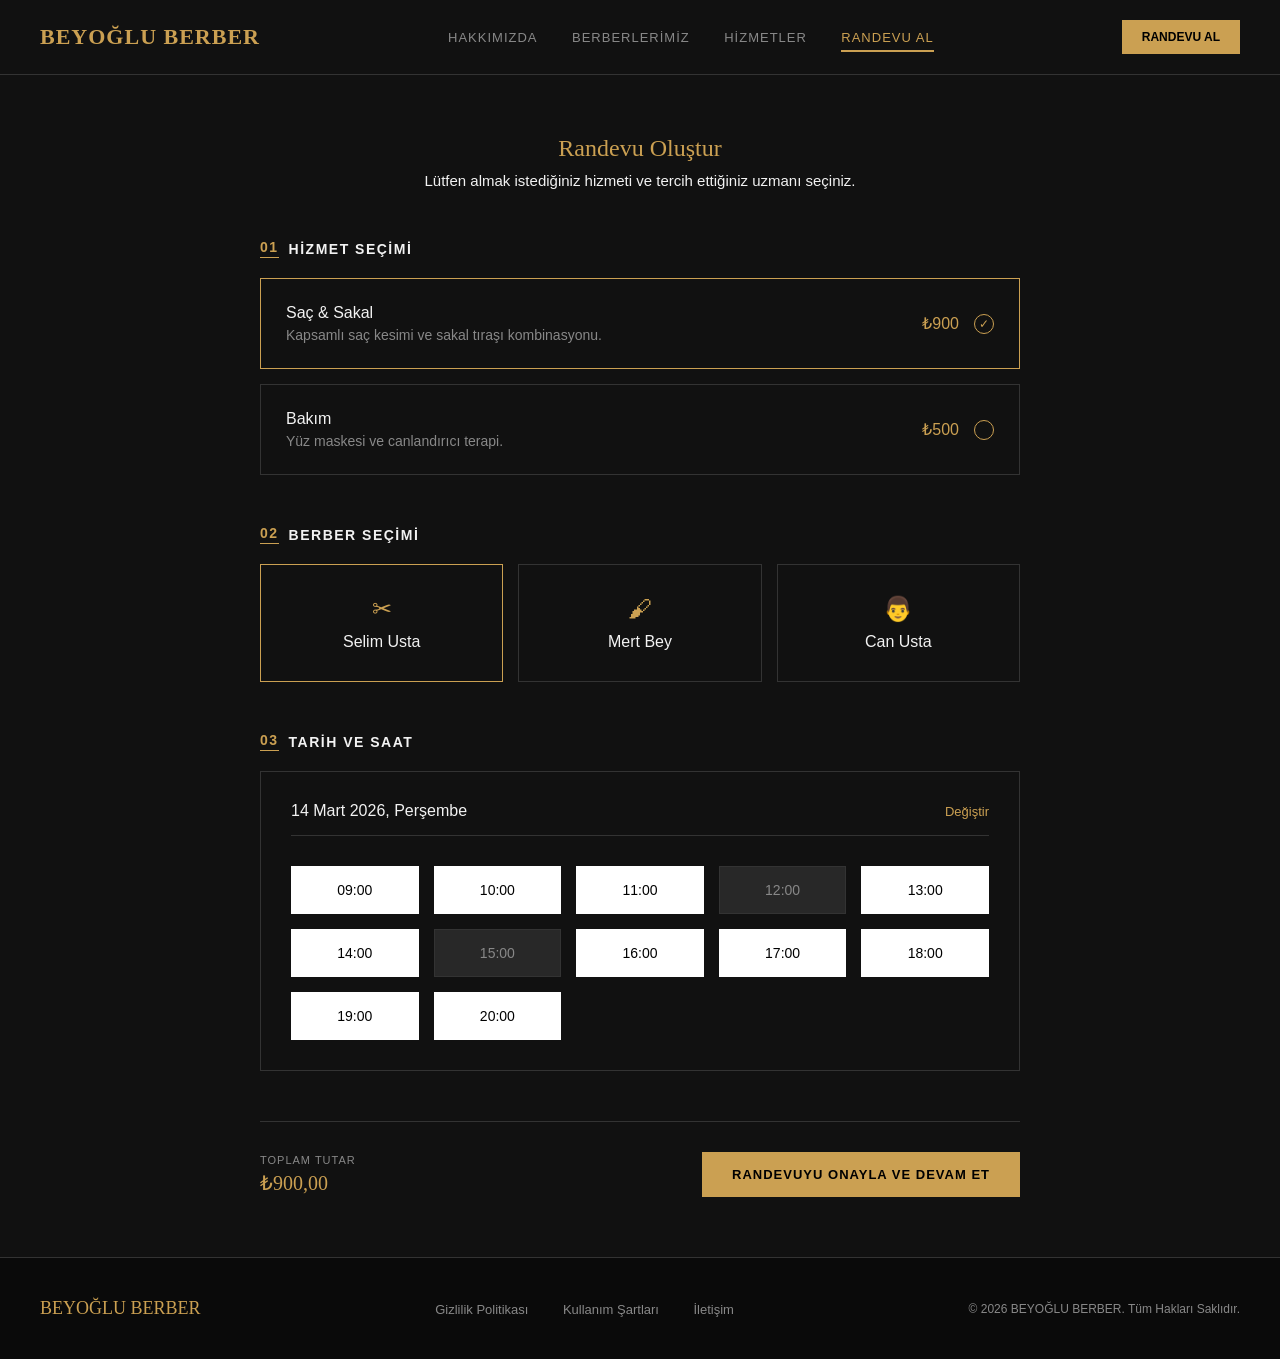
==== src/main/resources/static/index.html @ 66bf5b15 "Randevu alma ekranı HTML, CSS ve JS kodları eklendi" ====
<!DOCTYPE html>
<html lang="tr">
<head>
    <meta charset="UTF-8">
    <meta name="viewport" content="width=device-width, initial-scale=1.0">
    <title>Beyoğlu Berber - Randevu Al</title>
    <link rel="stylesheet" href="css/style.css">
</head>
<body>

    <!-- ÜST MENÜ -->
    <header>
        <div class="logo">BEYOĞLU BERBER</div>
        <nav>
            <a href="#">HAKKIMIZDA</a>
            <a href="#">BERBERLERİMİZ</a>
            <a href="#">HİZMETLER</a>
            <a href="#" class="active-nav">RANDEVU AL</a>
        </nav>
        <button class="header-btn">RANDEVU AL</button>
    </header>

    <main class="container">
        
        <!-- BAŞLIK -->
        <div class="page-header">
            <h2>Randevu Oluştur</h2>
            <p>Lütfen almak istediğiniz hizmeti ve tercih ettiğiniz uzmanı seçiniz.</p>
        </div>

        <!-- 01. HİZMET SEÇİMİ -->
        <section class="step-section">
            <h3 class="step-title"><span class="step-num">01</span> HİZMET SEÇİMİ</h3>
            
            <div class="service-list" id="service-container">
                <div class="service-card selected" data-price="900" onclick="selectService(this)">
                    <div class="service-info">
                        <h4>Saç & Sakal</h4>
                        <p>Kapsamlı saç kesimi ve sakal tıraşı kombinasyonu.</p>
                    </div>
                    <div class="service-price">
                        <span>₺900</span>
                        <div class="check-circle">✓</div>
                    </div>
                </div>

                <div class="service-card" data-price="500" onclick="selectService(this)">
                    <div class="service-info">
                        <h4>Bakım</h4>
                        <p>Yüz maskesi ve canlandırıcı terapi.</p>
                    </div>
                    <div class="service-price">
                        <span>₺500</span>
                        <div class="check-circle"></div>
                    </div>
                </div>
            </div>
        </section>

        <!-- 02. BERBER SEÇİMİ -->
        <section class="step-section">
            <h3 class="step-title"><span class="step-num">02</span> BERBER SEÇİMİ</h3>
            
            <div class="barber-grid" id="barber-container">
                <div class="barber-card selected" onclick="selectBarber(this)">
                    <div class="icon">✂</div>
                    <h4>Selim Usta</h4>
                </div>
                <div class="barber-card" onclick="selectBarber(this)">
                    <div class="icon">🖌</div>
                    <h4>Mert Bey</h4>
                </div>
                <div class="barber-card" onclick="selectBarber(this)">
                    <div class="icon">👨</div>
                    <h4>Can Usta</h4>
                </div>
            </div>
        </section>

        <!-- 03. TARİH VE SAAT SEÇİMİ -->
        <section class="step-section">
            <h3 class="step-title"><span class="step-num">03</span> TARİH VE SAAT</h3>
            
            <div class="time-container">
                <div class="date-header">
                    <span class="current-date">14 Mart 2026, Perşembe</span>
                    <a href="#" class="change-date">Değiştir</a>
                </div>

                <!-- Kural FR-UC-04: 09:00 - 20:00 arası saatler -->
                <div class="time-grid" id="time-container">
                    <div class="time-box available" onclick="selectTime(this)">09:00</div>
                    <div class="time-box available" onclick="selectTime(this)">10:00</div>
                    <div class="time-box available" onclick="selectTime(this)">11:00</div>
                    <div class="time-box booked">12:00</div>
                    <div class="time-box available" onclick="selectTime(this)">13:00</div>
                    
                    <div class="time-box available" onclick="selectTime(this)">14:00</div>
                    <div class="time-box booked">15:00</div>
                    <div class="time-box available" onclick="selectTime(this)">16:00</div>
                    <div class="time-box available" onclick="selectTime(this)">17:00</div>
                    <div class="time-box available" onclick="selectTime(this)">18:00</div>

                    <div class="time-box available" onclick="selectTime(this)">19:00</div>
                    <div class="time-box available" onclick="selectTime(this)">20:00</div>
                </div>
            </div>
        </section>

        <!-- ALT ONAY BÖLÜMÜ -->
        <div class="checkout-section">
            <div class="total-price-box">
                <span class="total-label">TOPLAM TUTAR</span>
                <span class="total-amount" id="total-price">₺900,00</span>
            </div>
            <button class="submit-btn" onclick="randevuyuOnayla()">RANDEVUYU ONAYLA VE DEVAM ET</button>
        </div>

    </main>

    <!-- FOOTER -->
    <footer>
        <div class="footer-logo">BEYOĞLU BERBER</div>
        <div class="footer-links">
            <a href="#">Gizlilik Politikası</a>
            <a href="#">Kullanım Şartları</a>
            <a href="#">İletişim</a>
        </div>
        <div class="copyright">© 2026 BEYOĞLU BERBER. Tüm Hakları Saklıdır.</div>
    </footer>

    <script src="js/app.js"></script>
</body>
</html>
---- src/main/resources/static/css/style.css ----
/* Temel Renkler ve Fontlar */
:root {
    --bg-dark: #111111;
    --bg-card: #1a1a1a;
    --gold: #cba052;
    --text-main: #f2f2f2;
    --text-muted: #888888;
    --border-color: #333333;
    
    /* Ödev FR-UC-04 Kuralları İçin */
    --box-white: #ffffff;
    --box-grey: rgba(128, 128, 128, 0.2);
}

* {
    margin: 0;
    padding: 0;
    box-sizing: border-box;
    font-family: 'Segoe UI', Tahoma, Geneva, Verdana, sans-serif;
}

body {
    background-color: var(--bg-dark);
    color: var(--text-main);
}

/* Header */
header {
    display: flex;
    justify-content: space-between;
    align-items: center;
    padding: 20px 40px;
    border-bottom: 1px solid var(--border-color);
}
.logo {
    font-family: Georgia, 'Times New Roman', Times, serif;
    color: var(--gold);
    font-size: 22px;
    font-weight: bold;
    letter-spacing: 1px;
}
nav a {
    color: var(--text-muted);
    text-decoration: none;
    margin: 0 15px;
    font-size: 13px;
    letter-spacing: 1px;
    text-transform: uppercase;
    transition: color 0.3s;
}
nav a:hover, .active-nav {
    color: var(--gold);
}
.active-nav {
    border-bottom: 2px solid var(--gold);
    padding-bottom: 5px;
}
.header-btn {
    background-color: var(--gold);
    color: #000;
    border: none;
    padding: 10px 20px;
    font-size: 12px;
    font-weight: bold;
    cursor: pointer;
}

/* Ana İçerik */
.container {
    max-width: 800px;
    margin: 60px auto;
    padding: 0 20px;
}
.page-header {
    text-align: center;
    margin-bottom: 50px;
}
.page-header h2 {
    color: var(--gold);
    font-family: Georgia, serif;
    font-weight: normal;
    font-size: 24px;
    margin-bottom: 10px;
}
.page-header p {
    color: var(--text-main);
    font-size: 15px;
}

/* Bölümler */
.step-section {
    margin-bottom: 50px;
}
.step-title {
    font-size: 14px;
    letter-spacing: 1.5px;
    margin-bottom: 20px;
    display: flex;
    align-items: center;
    gap: 10px;
}
.step-num {
    color: var(--gold);
    border-bottom: 1px solid var(--gold);
    padding-bottom: 2px;
}

/* 01. Hizmet Kartları */
.service-list {
    display: flex;
    flex-direction: column;
    gap: 15px;
}
.service-card {
    border: 1px solid var(--border-color);
    padding: 25px;
    display: flex;
    justify-content: space-between;
    align-items: center;
    cursor: pointer;
    transition: 0.3s;
}
.service-card.selected {
    border-color: var(--gold);
}
.service-info h4 { font-size: 16px; font-weight: normal; margin-bottom: 5px; }
.service-info p { color: var(--text-muted); font-size: 14px; }
.service-price { display: flex; align-items: center; gap: 15px; color: var(--gold); font-size: 16px; }
.check-circle {
    width: 20px; height: 20px;
    border: 1px solid var(--gold);
    border-radius: 50%;
    display: flex; align-items: center; justify-content: center;
    font-size: 12px;
    color: transparent;
}
.service-card.selected .check-circle { color: var(--gold); }

/* 02. Berber Kartları */
.barber-grid {
    display: grid;
    grid-template-columns: repeat(3, 1fr);
    gap: 15px;
}
.barber-card {
    border: 1px solid var(--border-color);
    padding: 30px;
    text-align: center;
    cursor: pointer;
    transition: 0.3s;
}
.barber-card.selected {
    border-color: var(--gold);
}
.barber-card .icon {
    color: var(--gold);
    font-size: 24px;
    margin-bottom: 10px;
}
.barber-card h4 { font-weight: normal; font-size: 16px; }

/* 03. Tarih ve Saat */
.time-container {
    border: 1px solid var(--border-color);
    padding: 30px;
}
.date-header {
    display: flex;
    justify-content: space-between;
    align-items: center;
    margin-bottom: 30px;
    border-bottom: 1px solid var(--border-color);
    padding-bottom: 15px;
}
.current-date { font-size: 16px; }
.change-date { color: var(--gold); text-decoration: none; font-size: 13px; }

.time-grid {
    display: grid;
    grid-template-columns: repeat(5, 1fr);
    gap: 15px;
}

/* Kural FR-UC-04: Müsait Beyaz, Dolu Gri */
.time-box {
    padding: 15px 0;
    text-align: center;
    cursor: pointer;
    border: 1px solid transparent;
    transition: 0.3s;
    font-size: 14px;
}
.time-box.available {
    background-color: var(--box-white);
    color: #000;
}
.time-box.available:hover {
    border-color: var(--gold);
}
.time-box.selected {
    background-color: var(--gold);
    color: #000;
    font-weight: bold;
}
.time-box.booked {
    background-color: var(--box-grey);
    color: var(--text-muted);
    cursor: not-allowed;
    border: 1px solid var(--border-color);
}

/* Alt Ödeme Alanı */
.checkout-section {
    display: flex;
    justify-content: space-between;
    align-items: center;
    border-top: 1px solid var(--border-color);
    padding-top: 30px;
    margin-top: 20px;
}
.total-label { display: block; font-size: 11px; letter-spacing: 1px; color: var(--text-muted); margin-bottom: 5px; }
.total-amount { font-size: 20px; color: var(--gold); font-family: Georgia, serif;}
.submit-btn {
    background-color: var(--gold);
    color: #000;
    border: none;
    padding: 15px 30px;
    font-size: 13px;
    letter-spacing: 1px;
    font-weight: bold;
    cursor: pointer;
    transition: 0.3s;
}
.submit-btn:hover { background-color: #e0b45c; }

/* Footer */
footer {
    border-top: 1px solid var(--border-color);
    padding: 40px;
    display: flex;
    justify-content: space-between;
    align-items: center;
    background-color: #0a0a0a;
}
.footer-logo { font-family: Georgia, serif; color: var(--gold); font-size: 18px; }
.footer-links a { color: var(--text-muted); text-decoration: none; margin: 0 15px; font-size: 13px; }
.copyright { color: var(--text-muted); font-size: 12px; }
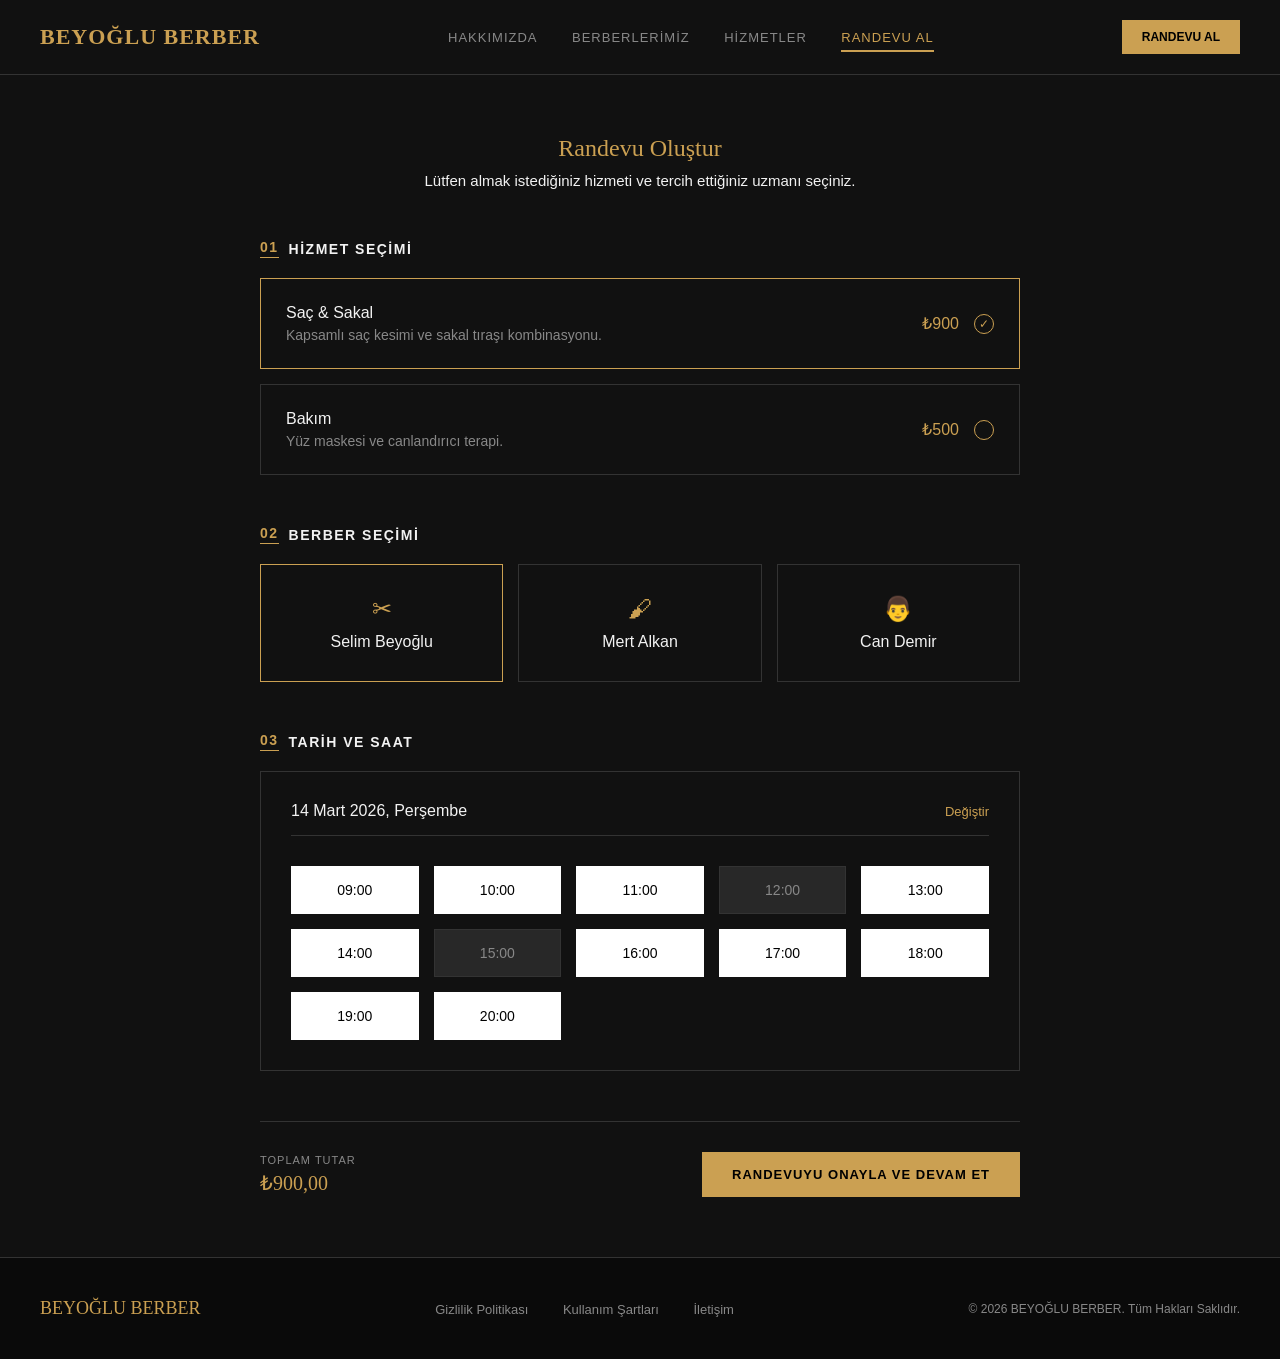
==== commit 430c9243: "Berberlerimiz sayfasi eklendi" ====
--- a/src/main/resources/static/index.html
+++ b/src/main/resources/static/index.html
@@ -7,28 +7,25 @@
     <link rel="stylesheet" href="css/style.css">
 </head>
 <body>
-
-    <!-- ÜST MENÜ -->
     <header>
         <div class="logo">BEYOĞLU BERBER</div>
         <nav>
-            <a href="#">HAKKIMIZDA</a>
-            <a href="#">BERBERLERİMİZ</a>
-            <a href="#">HİZMETLER</a>
-            <a href="#" class="active-nav">RANDEVU AL</a>
+           <a href="#hakkimizda">HAKKIMIZDA</a>
+            <a href="berberlerimiz.html">BERBERLERİMİZ</a>
+            <a href="#hizmetler">HİZMETLER</a>
+            <a href="index.html" class="active-nav">RANDEVU AL</a>
         </nav>
-        <button class="header-btn">RANDEVU AL</button>
+        <button class="header-btn" onclick="window.location.href='index.html'">RANDEVU AL</button>
     </header>
+   
 
-    <main class="container">
+    <main class="container" id="randevu">
         
-        <!-- BAŞLIK -->
-        <div class="page-header">
-            <h2>Randevu Oluştur</h2>
-            <p>Lütfen almak istediğiniz hizmeti ve tercih ettiğiniz uzmanı seçiniz.</p>
-        </div>
-
-        <!-- 01. HİZMET SEÇİMİ -->
+    <div class="page-header">
+        <h2>Randevu Oluştur</h2>
+        <p>Lütfen almak istediğiniz hizmeti ve tercih ettiğiniz uzmanı seçiniz.</p>
+    </div>
+        
         <section class="step-section">
             <h3 class="step-title"><span class="step-num">01</span> HİZMET SEÇİMİ</h3>
             
@@ -57,27 +54,27 @@
             </div>
         </section>
 
-        <!-- 02. BERBER SEÇİMİ -->
+        
         <section class="step-section">
             <h3 class="step-title"><span class="step-num">02</span> BERBER SEÇİMİ</h3>
             
             <div class="barber-grid" id="barber-container">
                 <div class="barber-card selected" onclick="selectBarber(this)">
                     <div class="icon">✂</div>
-                    <h4>Selim Usta</h4>
+                    <h4>Selim Beyoğlu</h4>
                 </div>
                 <div class="barber-card" onclick="selectBarber(this)">
                     <div class="icon">🖌</div>
-                    <h4>Mert Bey</h4>
+                    <h4>Mert Alkan</h4>
                 </div>
                 <div class="barber-card" onclick="selectBarber(this)">
                     <div class="icon">👨</div>
-                    <h4>Can Usta</h4>
+                    <h4>Can Demir</h4>
                 </div>
             </div>
         </section>
 
-        <!-- 03. TARİH VE SAAT SEÇİMİ -->
+       
         <section class="step-section">
             <h3 class="step-title"><span class="step-num">03</span> TARİH VE SAAT</h3>
             
@@ -87,7 +84,7 @@
                     <a href="#" class="change-date">Değiştir</a>
                 </div>
 
-                <!-- Kural FR-UC-04: 09:00 - 20:00 arası saatler -->
+               
                 <div class="time-grid" id="time-container">
                     <div class="time-box available" onclick="selectTime(this)">09:00</div>
                     <div class="time-box available" onclick="selectTime(this)">10:00</div>
@@ -107,7 +104,7 @@
             </div>
         </section>
 
-        <!-- ALT ONAY BÖLÜMÜ -->
+       
         <div class="checkout-section">
             <div class="total-price-box">
                 <span class="total-label">TOPLAM TUTAR</span>
@@ -118,7 +115,7 @@
 
     </main>
 
-    <!-- FOOTER -->
+    
     <footer>
         <div class="footer-logo">BEYOĞLU BERBER</div>
         <div class="footer-links">
--- a/src/main/resources/static/css/style.css
+++ b/src/main/resources/static/css/style.css
@@ -244,4 +244,90 @@
 }
 .footer-logo { font-family: Georgia, serif; color: var(--gold); font-size: 18px; }
 .footer-links a { color: var(--text-muted); text-decoration: none; margin: 0 15px; font-size: 13px; }
-.copyright { color: var(--text-muted); font-size: 12px; }+.copyright { color: var(--text-muted); font-size: 12px; }
+html {
+    scroll-behavior: smooth;
+}
+
+/* Berberlerimiz Bölümü */
+.masters-page {
+    max-width: 1200px;
+    margin: 0 auto;
+    padding: 90px 40px;
+}
+
+.masters-header {
+    text-align: center;
+    margin-bottom: 80px;
+}
+
+.masters-header h1 {
+    color: var(--gold);
+    font-family: Georgia, 'Times New Roman', Times, serif;
+    font-size: 48px;
+    margin-bottom: 20px;
+}
+
+.masters-header p {
+    color: #b7b7b7;
+    font-size: 16px;
+    line-height: 1.8;
+}
+
+.masters-grid {
+    display: grid;
+    grid-template-columns: repeat(2, 1fr);
+    column-gap: 90px;
+    row-gap: 70px;
+}
+
+.master-card {
+    display: flex;
+    gap: 24px;
+    padding-left: 28px;
+    border-left: 1px solid var(--border-color);
+    min-height: 150px;
+}
+
+.master-letter {
+    width: 56px;
+    height: 56px;
+    min-width: 56px;
+    border: 1px solid var(--gold);
+    border-radius: 8px;
+    color: var(--gold);
+    display: flex;
+    align-items: center;
+    justify-content: center;
+    font-family: Georgia, 'Times New Roman', Times, serif;
+    font-size: 22px;
+}
+
+.master-info h2 {
+    color: var(--text-main);
+    font-family: Georgia, 'Times New Roman', Times, serif;
+    font-size: 34px;
+    margin-bottom: 12px;
+}
+
+.master-info p {
+    color: #b7b7b7;
+    font-size: 15px;
+    line-height: 1.8;
+    max-width: 420px;
+}
+
+@media (max-width: 900px) {
+    .masters-grid {
+        grid-template-columns: 1fr;
+        row-gap: 45px;
+    }
+
+    .masters-header h1 {
+        font-size: 38px;
+    }
+
+    .master-info h2 {
+        font-size: 28px;
+    }
+}
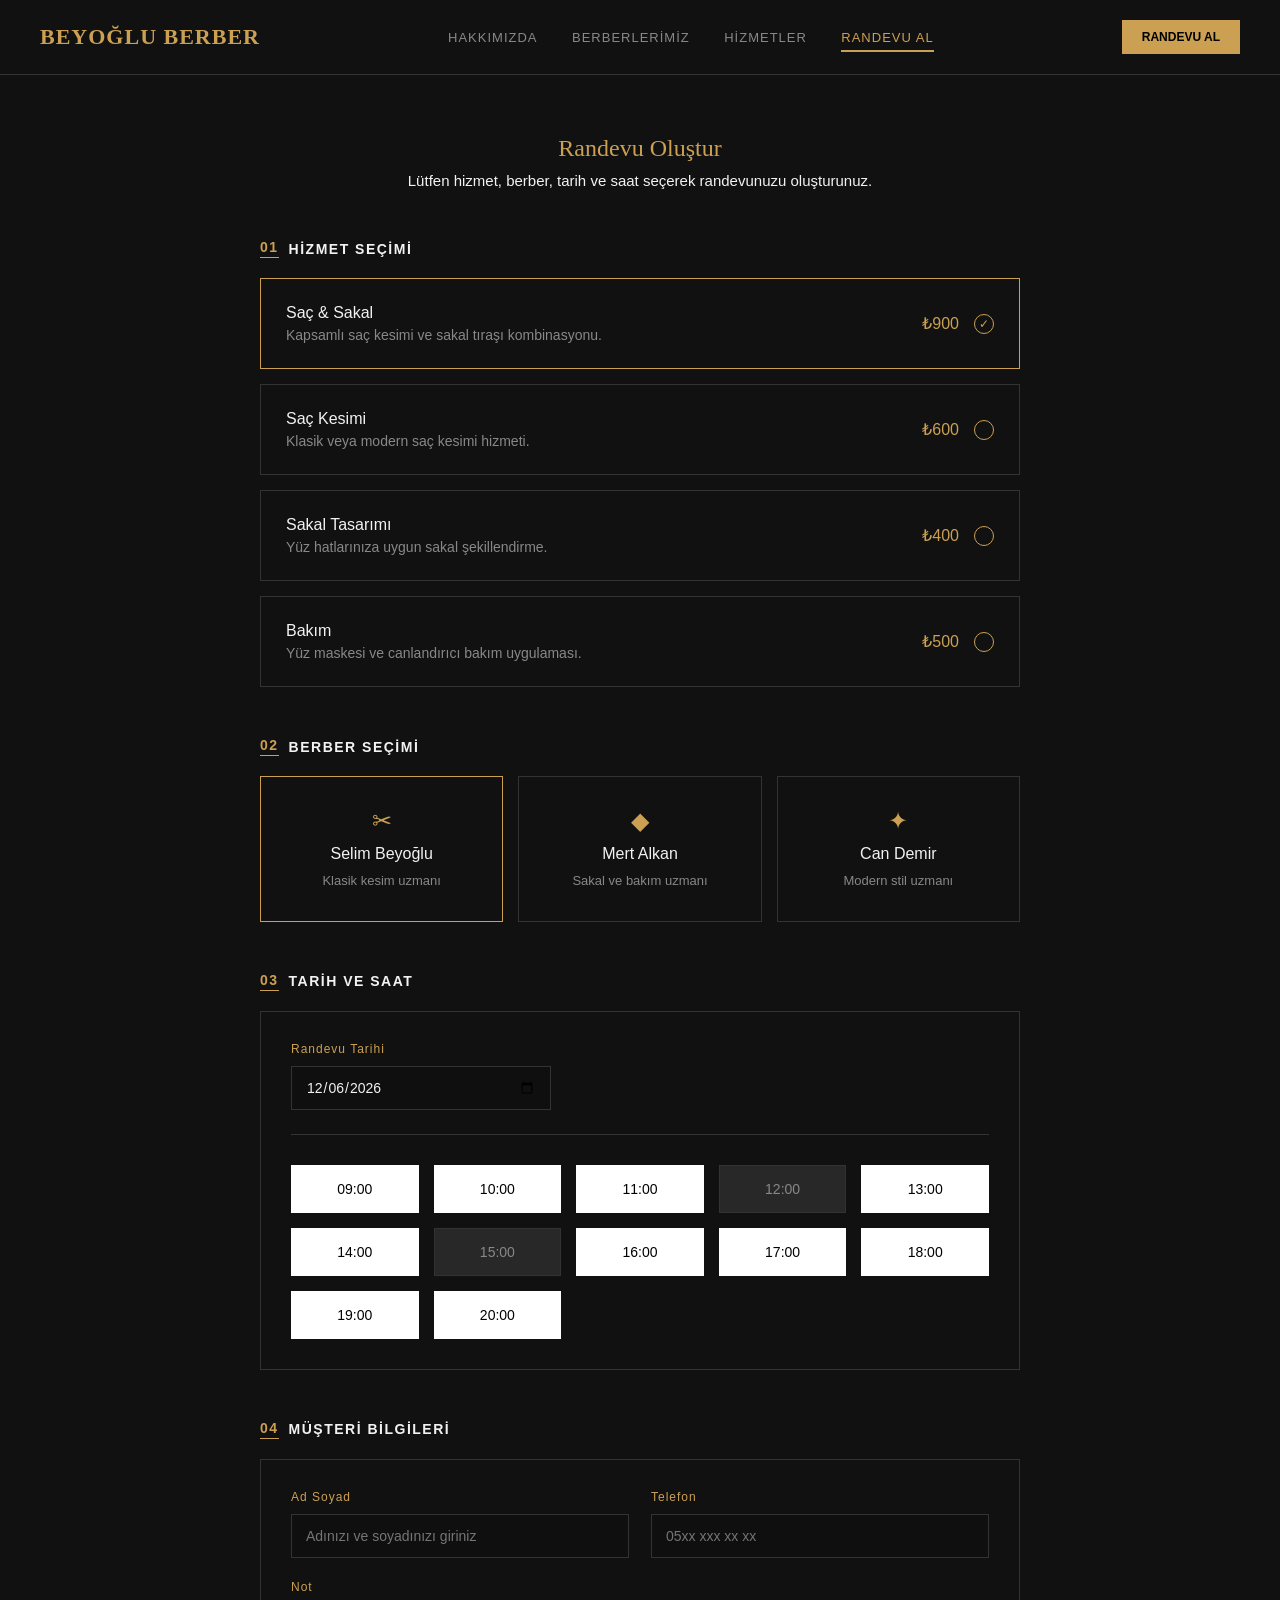
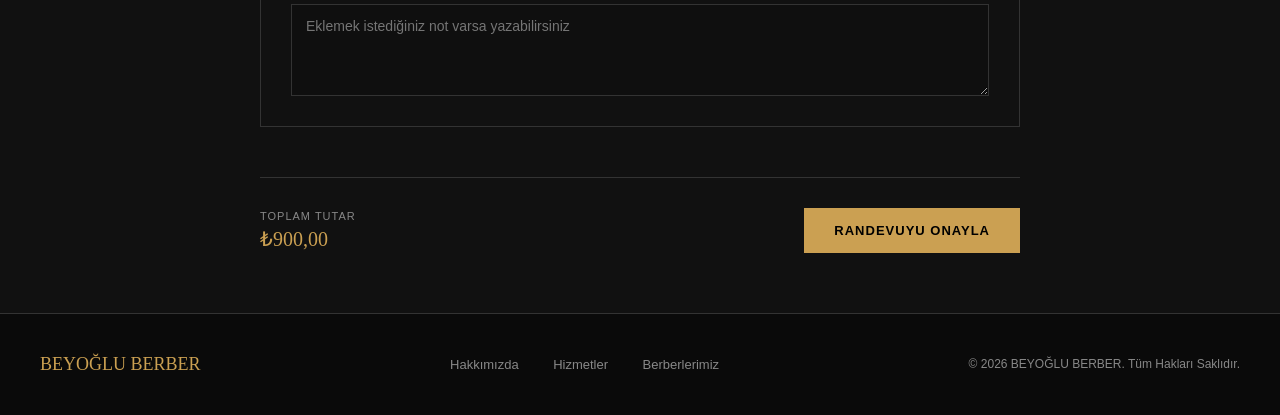
==== commit 1c9ed762: "Frontend sayfaları ve randevu akışı güncellendi" ====
--- a/src/main/resources/static/index.html
+++ b/src/main/resources/static/index.html
@@ -7,30 +7,33 @@
     <link rel="stylesheet" href="css/style.css">
 </head>
 <body>
+
     <header>
         <div class="logo">BEYOĞLU BERBER</div>
+
         <nav>
-           <a href="#hakkimizda">HAKKIMIZDA</a>
+            <a href="hakkimizda.html">HAKKIMIZDA</a>
             <a href="berberlerimiz.html">BERBERLERİMİZ</a>
-            <a href="#hizmetler">HİZMETLER</a>
+            <a href="hizmetler.html">HİZMETLER</a>
             <a href="index.html" class="active-nav">RANDEVU AL</a>
         </nav>
+
         <button class="header-btn" onclick="window.location.href='index.html'">RANDEVU AL</button>
     </header>
-   
 
     <main class="container" id="randevu">
-        
-    <div class="page-header">
-        <h2>Randevu Oluştur</h2>
-        <p>Lütfen almak istediğiniz hizmeti ve tercih ettiğiniz uzmanı seçiniz.</p>
-    </div>
-        
+
+        <div class="page-header">
+            <h2>Randevu Oluştur</h2>
+            <p>Lütfen hizmet, berber, tarih ve saat seçerek randevunuzu oluşturunuz.</p>
+        </div>
+
         <section class="step-section">
             <h3 class="step-title"><span class="step-num">01</span> HİZMET SEÇİMİ</h3>
-            
+
             <div class="service-list" id="service-container">
-                <div class="service-card selected" data-price="900" onclick="selectService(this)">
+
+                <div class="service-card selected" data-service="Saç & Sakal" data-price="900" onclick="selectService(this)">
                     <div class="service-info">
                         <h4>Saç & Sakal</h4>
                         <p>Kapsamlı saç kesimi ve sakal tıraşı kombinasyonu.</p>
@@ -41,57 +44,85 @@
                     </div>
                 </div>
 
-                <div class="service-card" data-price="500" onclick="selectService(this)">
+                <div class="service-card" data-service="Saç Kesimi" data-price="600" onclick="selectService(this)">
+                    <div class="service-info">
+                        <h4>Saç Kesimi</h4>
+                        <p>Klasik veya modern saç kesimi hizmeti.</p>
+                    </div>
+                    <div class="service-price">
+                        <span>₺600</span>
+                        <div class="check-circle"></div>
+                    </div>
+                </div>
+
+                <div class="service-card" data-service="Sakal Tasarımı" data-price="400" onclick="selectService(this)">
+                    <div class="service-info">
+                        <h4>Sakal Tasarımı</h4>
+                        <p>Yüz hatlarınıza uygun sakal şekillendirme.</p>
+                    </div>
+                    <div class="service-price">
+                        <span>₺400</span>
+                        <div class="check-circle"></div>
+                    </div>
+                </div>
+
+                <div class="service-card" data-service="Bakım" data-price="500" onclick="selectService(this)">
                     <div class="service-info">
                         <h4>Bakım</h4>
-                        <p>Yüz maskesi ve canlandırıcı terapi.</p>
+                        <p>Yüz maskesi ve canlandırıcı bakım uygulaması.</p>
                     </div>
                     <div class="service-price">
                         <span>₺500</span>
                         <div class="check-circle"></div>
                     </div>
                 </div>
+
             </div>
         </section>
 
-        
         <section class="step-section">
             <h3 class="step-title"><span class="step-num">02</span> BERBER SEÇİMİ</h3>
-            
+
             <div class="barber-grid" id="barber-container">
-                <div class="barber-card selected" onclick="selectBarber(this)">
+
+                <div class="barber-card selected" data-barber="Selim Beyoğlu" onclick="selectBarber(this)">
                     <div class="icon">✂</div>
                     <h4>Selim Beyoğlu</h4>
+                    <p>Klasik kesim uzmanı</p>
                 </div>
-                <div class="barber-card" onclick="selectBarber(this)">
-                    <div class="icon">🖌</div>
+
+                <div class="barber-card" data-barber="Mert Alkan" onclick="selectBarber(this)">
+                    <div class="icon">◆</div>
                     <h4>Mert Alkan</h4>
+                    <p>Sakal ve bakım uzmanı</p>
                 </div>
-                <div class="barber-card" onclick="selectBarber(this)">
-                    <div class="icon">👨</div>
+
+                <div class="barber-card" data-barber="Can Demir" onclick="selectBarber(this)">
+                    <div class="icon">✦</div>
                     <h4>Can Demir</h4>
+                    <p>Modern stil uzmanı</p>
                 </div>
+
             </div>
         </section>
 
-       
         <section class="step-section">
             <h3 class="step-title"><span class="step-num">03</span> TARİH VE SAAT</h3>
-            
+
             <div class="time-container">
-                <div class="date-header">
-                    <span class="current-date">14 Mart 2026, Perşembe</span>
-                    <a href="#" class="change-date">Değiştir</a>
+
+                <div class="date-picker-area">
+                    <label for="appointment-date">Randevu Tarihi</label>
+                    <input type="date" id="appointment-date">
                 </div>
 
-               
                 <div class="time-grid" id="time-container">
                     <div class="time-box available" onclick="selectTime(this)">09:00</div>
                     <div class="time-box available" onclick="selectTime(this)">10:00</div>
                     <div class="time-box available" onclick="selectTime(this)">11:00</div>
                     <div class="time-box booked">12:00</div>
                     <div class="time-box available" onclick="selectTime(this)">13:00</div>
-                    
+
                     <div class="time-box available" onclick="selectTime(this)">14:00</div>
                     <div class="time-box booked">15:00</div>
                     <div class="time-box available" onclick="selectTime(this)">16:00</div>
@@ -101,28 +132,55 @@
                     <div class="time-box available" onclick="selectTime(this)">19:00</div>
                     <div class="time-box available" onclick="selectTime(this)">20:00</div>
                 </div>
+
             </div>
         </section>
 
-       
+        <section class="step-section">
+            <h3 class="step-title"><span class="step-num">04</span> MÜŞTERİ BİLGİLERİ</h3>
+
+            <div class="customer-form">
+
+                <div class="form-group">
+                    <label for="customer-name">Ad Soyad</label>
+                    <input type="text" id="customer-name" placeholder="Adınızı ve soyadınızı giriniz">
+                </div>
+
+                <div class="form-group">
+                    <label for="customer-phone">Telefon</label>
+                    <input type="tel" id="customer-phone" placeholder="05xx xxx xx xx">
+                </div>
+
+                <div class="form-group full-width">
+                    <label for="customer-note">Not</label>
+                    <textarea id="customer-note" rows="4" placeholder="Eklemek istediğiniz not varsa yazabilirsiniz"></textarea>
+                </div>
+
+            </div>
+        </section>
+
         <div class="checkout-section">
             <div class="total-price-box">
                 <span class="total-label">TOPLAM TUTAR</span>
                 <span class="total-amount" id="total-price">₺900,00</span>
             </div>
-            <button class="submit-btn" onclick="randevuyuOnayla()">RANDEVUYU ONAYLA VE DEVAM ET</button>
+
+            <button class="submit-btn" onclick="randevuyuOnayla()">RANDEVUYU ONAYLA</button>
         </div>
+
+        <div class="appointment-result" id="appointment-result"></div>
 
     </main>
 
-    
     <footer>
         <div class="footer-logo">BEYOĞLU BERBER</div>
+
         <div class="footer-links">
-            <a href="#">Gizlilik Politikası</a>
-            <a href="#">Kullanım Şartları</a>
-            <a href="#">İletişim</a>
+            <a href="hakkimizda.html">Hakkımızda</a>
+            <a href="hizmetler.html">Hizmetler</a>
+            <a href="berberlerimiz.html">Berberlerimiz</a>
         </div>
+
         <div class="copyright">© 2026 BEYOĞLU BERBER. Tüm Hakları Saklıdır.</div>
     </footer>
 
--- a/src/main/resources/static/css/style.css
+++ b/src/main/resources/static/css/style.css
@@ -331,3 +331,570 @@
         font-size: 28px;
     }
 }
+/* Hakkımızda Sayfası */
+.about-page {
+    background-color: var(--bg-dark);
+}
+
+/* Üst Başlık Alanı */
+.about-hero {
+    max-width: 1100px;
+    margin: 0 auto;
+    padding: 90px 40px 70px;
+    text-align: center;
+}
+
+.about-small-title {
+    display: inline-block;
+    color: var(--gold);
+    font-size: 11px;
+    letter-spacing: 5px;
+    font-weight: bold;
+    margin-bottom: 28px;
+}
+
+.about-hero h1 {
+    max-width: 780px;
+    margin: 0 auto;
+    color: var(--text-main);
+    font-family: Georgia, 'Times New Roman', Times, serif;
+    font-size: 43px;
+    line-height: 1.18;
+}
+
+.about-hero h1 em {
+    color: var(--gold);
+    font-style: italic;
+}
+
+.about-divider {
+    width: 80px;
+    height: 1px;
+    background-color: var(--border-color);
+    margin: 35px auto 0;
+}
+
+/* Hikayemiz Alanı */
+.about-story {
+    max-width: 1100px;
+    margin: 0 auto;
+    padding: 70px 40px;
+    display: grid;
+    grid-template-columns: 1fr 2fr;
+    gap: 80px;
+}
+
+.about-story-title h2 {
+    color: var(--text-main);
+    font-family: Georgia, 'Times New Roman', Times, serif;
+    font-size: 28px;
+    border-left: 3px solid var(--gold);
+    padding-left: 18px;
+}
+
+.about-story-content p {
+    color: #d0d0d0;
+    font-size: 15px;
+    line-height: 1.9;
+    margin-bottom: 28px;
+}
+
+/* Değer Kartları */
+.about-values {
+    background-color: #1b1d1c;
+    padding: 60px 40px;
+    display: grid;
+    grid-template-columns: repeat(3, 1fr);
+    gap: 32px;
+}
+
+.about-value-card {
+    border: 1px solid var(--border-color);
+    background-color: #101211;
+    padding: 34px;
+    min-height: 190px;
+}
+
+.about-value-icon {
+    color: var(--gold);
+    font-size: 28px;
+    margin-bottom: 24px;
+}
+
+.about-value-card h3 {
+    color: var(--text-main);
+    font-family: Georgia, 'Times New Roman', Times, serif;
+    font-size: 23px;
+    margin-bottom: 14px;
+}
+
+.about-value-card p {
+    color: #c4c4c4;
+    font-size: 14px;
+    line-height: 1.7;
+}
+
+/* Vizyon Alanı */
+.about-vision {
+    max-width: 1000px;
+    margin: 0 auto;
+    padding: 85px 40px 55px;
+    text-align: center;
+}
+
+.about-vision blockquote {
+    max-width: 720px;
+    margin: 0 auto 28px;
+    color: var(--text-main);
+    font-family: Georgia, 'Times New Roman', Times, serif;
+    font-size: 29px;
+    line-height: 1.45;
+    font-style: italic;
+}
+
+.about-vision p {
+    color: #b7b7b7;
+    font-size: 14px;
+    font-style: italic;
+}
+
+/* Randevuya Çağrı Alanı */
+.about-cta {
+    max-width: 1100px;
+    margin: 0 auto 70px;
+    padding: 60px 40px;
+    border: 1px solid var(--border-color);
+    text-align: center;
+}
+
+.about-cta h2 {
+    color: var(--text-main);
+    font-family: Georgia, 'Times New Roman', Times, serif;
+    font-size: 30px;
+    margin-bottom: 28px;
+}
+
+.about-cta button {
+    background-color: var(--gold);
+    color: #000;
+    border: none;
+    padding: 13px 38px;
+    font-size: 12px;
+    font-weight: bold;
+    letter-spacing: 2px;
+    cursor: pointer;
+    transition: 0.3s;
+}
+
+.about-cta button:hover {
+    background-color: #e0b45c;
+}
+
+/* Hakkımızda Responsive */
+@media (max-width: 900px) {
+    .about-hero h1 {
+        font-size: 34px;
+    }
+
+    .about-story {
+        grid-template-columns: 1fr;
+        gap: 35px;
+    }
+
+    .about-values {
+        grid-template-columns: 1fr;
+    }
+
+    .about-vision blockquote {
+        font-size: 24px;
+    }
+}
+
+@media (max-width: 600px) {
+    .about-hero {
+        padding: 70px 24px 50px;
+    }
+
+    .about-story,
+    .about-values,
+    .about-vision,
+    .about-cta {
+        padding-left: 24px;
+        padding-right: 24px;
+    }
+
+    .about-hero h1 {
+        font-size: 28px;
+    }
+
+    .about-cta h2 {
+        font-size: 24px;
+    }
+}
+/* Hizmetler Sayfası */
+.services-page {
+    background-color: var(--bg-dark);
+}
+
+/* Hizmetler Hero */
+.services-hero {
+    max-width: 1050px;
+    margin: 0 auto;
+    padding: 90px 40px 60px;
+    text-align: center;
+}
+
+.services-small-title {
+    display: inline-block;
+    color: var(--gold);
+    font-size: 11px;
+    letter-spacing: 5px;
+    font-weight: bold;
+    margin-bottom: 28px;
+}
+
+.services-hero h1 {
+    max-width: 820px;
+    margin: 0 auto 24px;
+    color: var(--text-main);
+    font-family: Georgia, 'Times New Roman', Times, serif;
+    font-size: 43px;
+    line-height: 1.18;
+}
+
+.services-hero h1 em {
+    color: var(--gold);
+    font-style: italic;
+}
+
+.services-hero p {
+    max-width: 700px;
+    margin: 0 auto;
+    color: #b7b7b7;
+    font-size: 15px;
+    line-height: 1.8;
+}
+
+/* Hizmet Kartları */
+.services-grid {
+    max-width: 1100px;
+    margin: 0 auto;
+    padding: 35px 40px 75px;
+    display: grid;
+    grid-template-columns: repeat(2, 1fr);
+    gap: 28px;
+}
+
+.service-detail-card {
+    position: relative;
+    border: 1px solid var(--border-color);
+    background-color: #141414;
+    padding: 36px;
+    min-height: 280px;
+    transition: 0.3s;
+}
+
+.service-detail-card:hover {
+    border-color: var(--gold);
+    transform: translateY(-4px);
+}
+
+.featured-service {
+    border-color: rgba(203, 160, 82, 0.7);
+    background: linear-gradient(145deg, #171717, #101010);
+}
+
+.service-number {
+    color: var(--gold);
+    font-size: 13px;
+    letter-spacing: 2px;
+    margin-bottom: 24px;
+}
+
+.service-detail-card h2 {
+    color: var(--text-main);
+    font-family: Georgia, 'Times New Roman', Times, serif;
+    font-size: 30px;
+    margin-bottom: 16px;
+}
+
+.service-detail-card p {
+    color: #c4c4c4;
+    font-size: 15px;
+    line-height: 1.8;
+    margin-bottom: 30px;
+}
+
+.service-meta {
+    display: flex;
+    justify-content: space-between;
+    gap: 16px;
+    border-top: 1px solid var(--border-color);
+    padding-top: 18px;
+    color: var(--gold);
+    font-size: 13px;
+}
+
+/* Hizmetler Bilgi Alanı */
+.services-note {
+    background-color: #1b1d1c;
+    padding: 60px 40px;
+    display: grid;
+    grid-template-columns: 1fr 2fr;
+    gap: 60px;
+    align-items: start;
+}
+
+.services-note > div:first-child {
+    max-width: 320px;
+}
+
+.services-note span {
+    display: inline-block;
+    color: var(--gold);
+    font-size: 11px;
+    letter-spacing: 4px;
+    font-weight: bold;
+    margin-bottom: 18px;
+}
+
+.services-note h2 {
+    color: var(--text-main);
+    font-family: Georgia, 'Times New Roman', Times, serif;
+    font-size: 30px;
+    line-height: 1.3;
+}
+
+.services-steps {
+    display: grid;
+    grid-template-columns: repeat(3, 1fr);
+    gap: 26px;
+}
+
+.services-steps div {
+    border-left: 1px solid var(--border-color);
+    padding-left: 24px;
+}
+
+.services-steps strong {
+    display: block;
+    color: var(--gold);
+    font-family: Georgia, 'Times New Roman', Times, serif;
+    font-size: 32px;
+    margin-bottom: 14px;
+}
+
+.services-steps p {
+    color: #c4c4c4;
+    font-size: 14px;
+    line-height: 1.6;
+}
+
+/* Hizmetler CTA */
+.services-cta {
+    max-width: 1000px;
+    margin: 75px auto;
+    padding: 60px 40px;
+    text-align: center;
+    border: 1px solid var(--border-color);
+}
+
+.services-cta h2 {
+    color: var(--text-main);
+    font-family: Georgia, 'Times New Roman', Times, serif;
+    font-size: 32px;
+    margin-bottom: 16px;
+}
+
+.services-cta p {
+    max-width: 620px;
+    margin: 0 auto 28px;
+    color: #b7b7b7;
+    font-size: 15px;
+    line-height: 1.7;
+}
+
+.services-cta button {
+    background-color: var(--gold);
+    color: #000;
+    border: none;
+    padding: 13px 38px;
+    font-size: 12px;
+    font-weight: bold;
+    letter-spacing: 2px;
+    cursor: pointer;
+    transition: 0.3s;
+}
+
+.services-cta button:hover {
+    background-color: #e0b45c;
+}
+
+/* Hizmetler Responsive */
+@media (max-width: 900px) {
+    .services-hero h1 {
+        font-size: 34px;
+    }
+
+    .services-grid {
+        grid-template-columns: 1fr;
+    }
+
+    .services-note {
+        grid-template-columns: 1fr;
+        gap: 35px;
+    }
+
+    .services-steps {
+        grid-template-columns: 1fr;
+    }
+}
+
+@media (max-width: 600px) {
+    .services-hero {
+        padding: 70px 24px 45px;
+    }
+
+    .services-grid,
+    .services-note,
+    .services-cta {
+        padding-left: 24px;
+        padding-right: 24px;
+    }
+
+    .services-hero h1 {
+        font-size: 28px;
+    }
+
+    .service-detail-card {
+        padding: 28px;
+    }
+
+    .service-meta {
+        flex-direction: column;
+    }
+
+    .services-cta h2 {
+        font-size: 24px;
+    }
+}
+/* Index Randevu Formu Ek Alanlar */
+.barber-card p {
+    color: var(--text-muted);
+    font-size: 13px;
+    margin-top: 8px;
+    line-height: 1.5;
+}
+
+.date-picker-area {
+    margin-bottom: 30px;
+    border-bottom: 1px solid var(--border-color);
+    padding-bottom: 24px;
+}
+
+.date-picker-area label {
+    display: block;
+    color: var(--gold);
+    font-size: 12px;
+    letter-spacing: 1px;
+    margin-bottom: 10px;
+}
+
+.date-picker-area input {
+    width: 100%;
+    max-width: 260px;
+    background-color: #0f0f0f;
+    color: var(--text-main);
+    border: 1px solid var(--border-color);
+    padding: 12px 14px;
+    font-size: 14px;
+    outline: none;
+}
+
+.date-picker-area input:focus {
+    border-color: var(--gold);
+}
+
+.customer-form {
+    display: grid;
+    grid-template-columns: repeat(2, 1fr);
+    gap: 22px;
+    border: 1px solid var(--border-color);
+    padding: 30px;
+}
+
+.form-group {
+    display: flex;
+    flex-direction: column;
+    gap: 10px;
+}
+
+.form-group.full-width {
+    grid-column: 1 / -1;
+}
+
+.form-group label {
+    color: var(--gold);
+    font-size: 12px;
+    letter-spacing: 1px;
+}
+
+.form-group input,
+.form-group textarea {
+    width: 100%;
+    background-color: #0f0f0f;
+    color: var(--text-main);
+    border: 1px solid var(--border-color);
+    padding: 13px 14px;
+    font-size: 14px;
+    outline: none;
+    resize: vertical;
+}
+
+.form-group input:focus,
+.form-group textarea:focus {
+    border-color: var(--gold);
+}
+
+.appointment-result {
+    display: none;
+    margin-top: 35px;
+    border: 1px solid var(--gold);
+    background-color: #151515;
+    padding: 28px;
+}
+
+.appointment-result.show {
+    display: block;
+}
+
+.appointment-result h3 {
+    color: var(--gold);
+    font-family: Georgia, 'Times New Roman', Times, serif;
+    font-size: 24px;
+    margin-bottom: 18px;
+}
+
+.appointment-result p {
+    color: #d0d0d0;
+    font-size: 14px;
+    margin-bottom: 10px;
+}
+
+.appointment-result strong {
+    color: var(--text-main);
+}
+
+.appointment-result span {
+    display: block;
+    color: var(--text-muted);
+    font-size: 13px;
+    margin-top: 18px;
+    line-height: 1.6;
+}
+
+@media (max-width: 700px) {
+    .customer-form {
+        grid-template-columns: 1fr;
+    }
+}
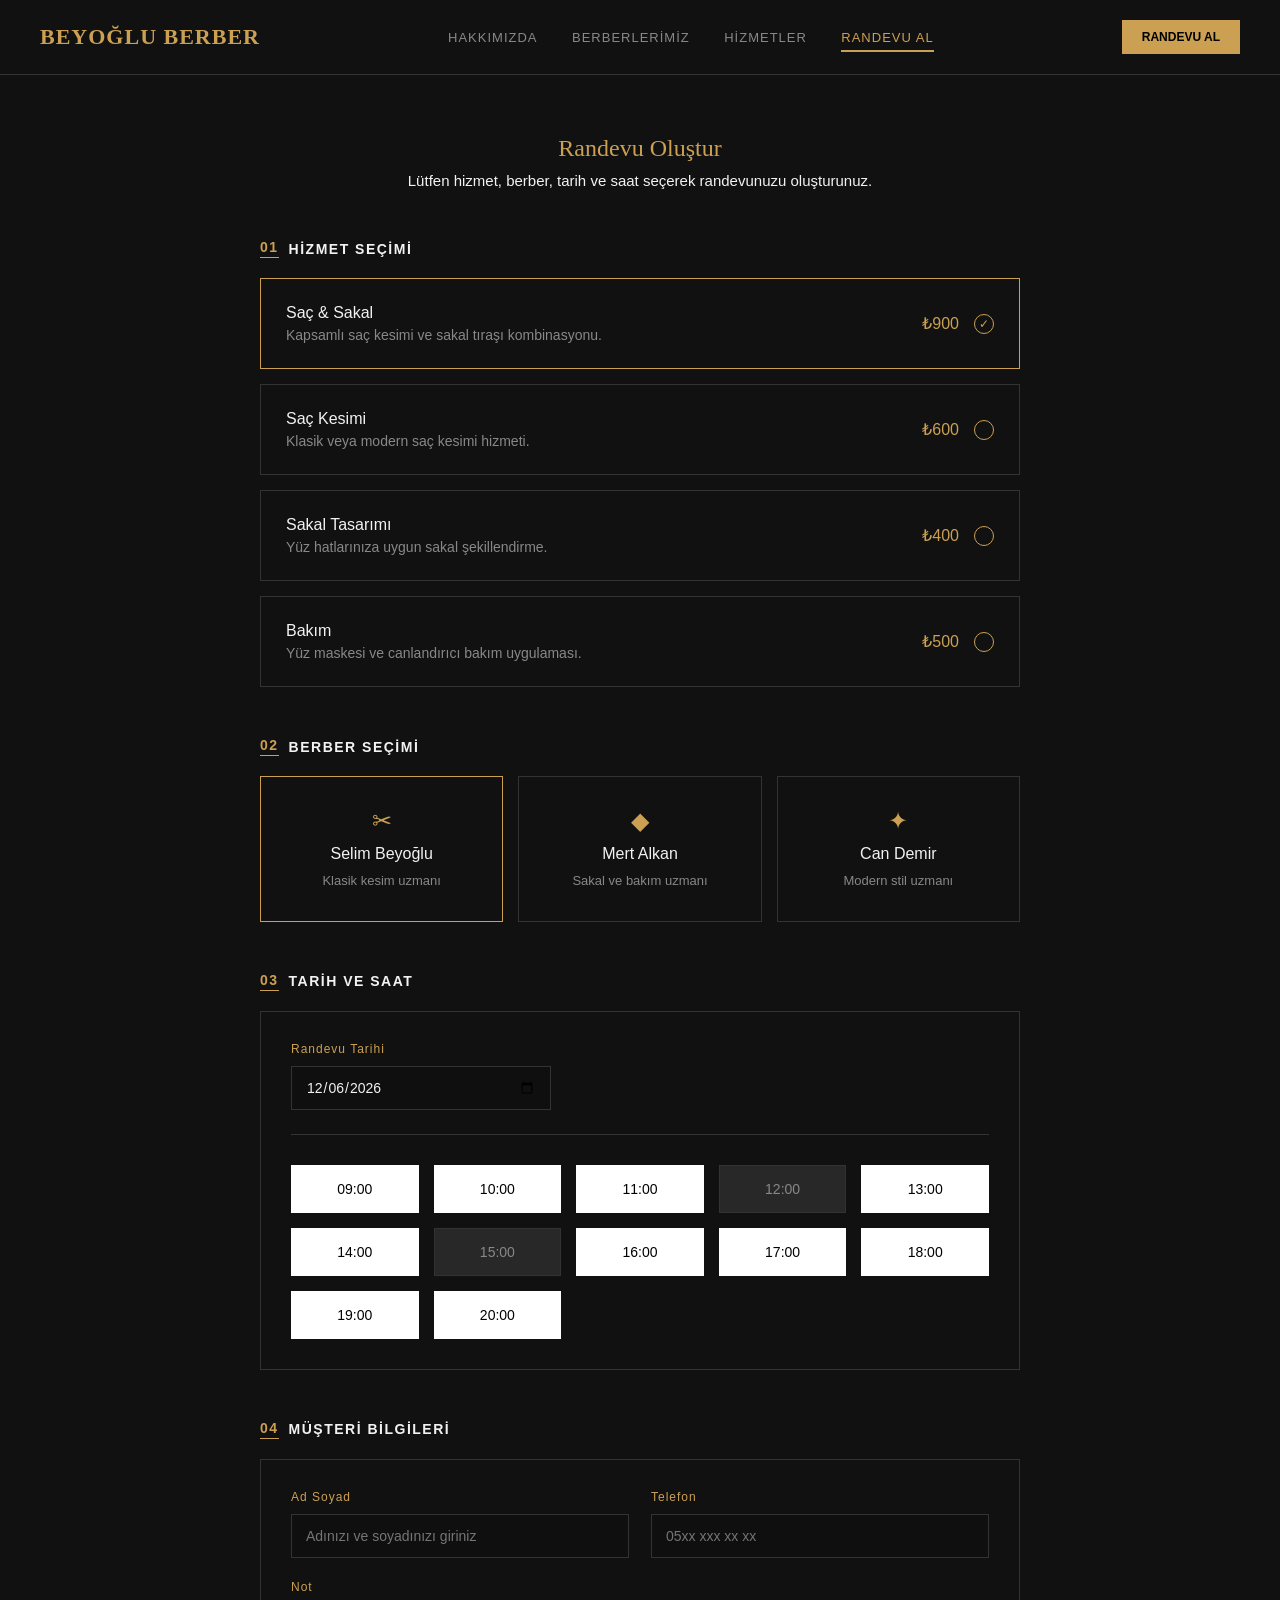
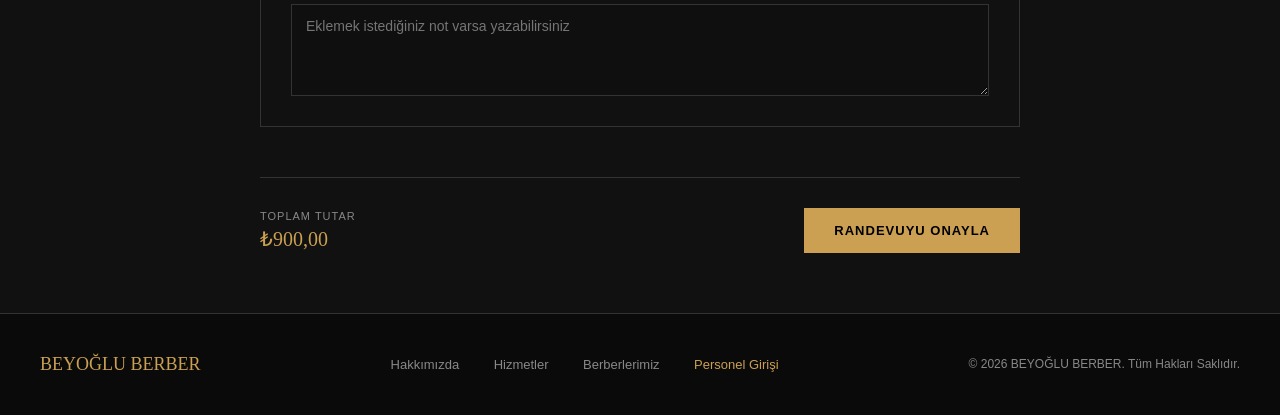
==== commit bc61e299: "Frontend eksik kalan arayüzler tamamlandı." ====
--- a/src/main/resources/static/index.html
+++ b/src/main/resources/static/index.html
@@ -179,6 +179,7 @@
             <a href="hakkimizda.html">Hakkımızda</a>
             <a href="hizmetler.html">Hizmetler</a>
             <a href="berberlerimiz.html">Berberlerimiz</a>
+            <a href="login.html" style="color: var(--gold);">Personel Girişi</a>
         </div>
 
         <div class="copyright">© 2026 BEYOĞLU BERBER. Tüm Hakları Saklıdır.</div>
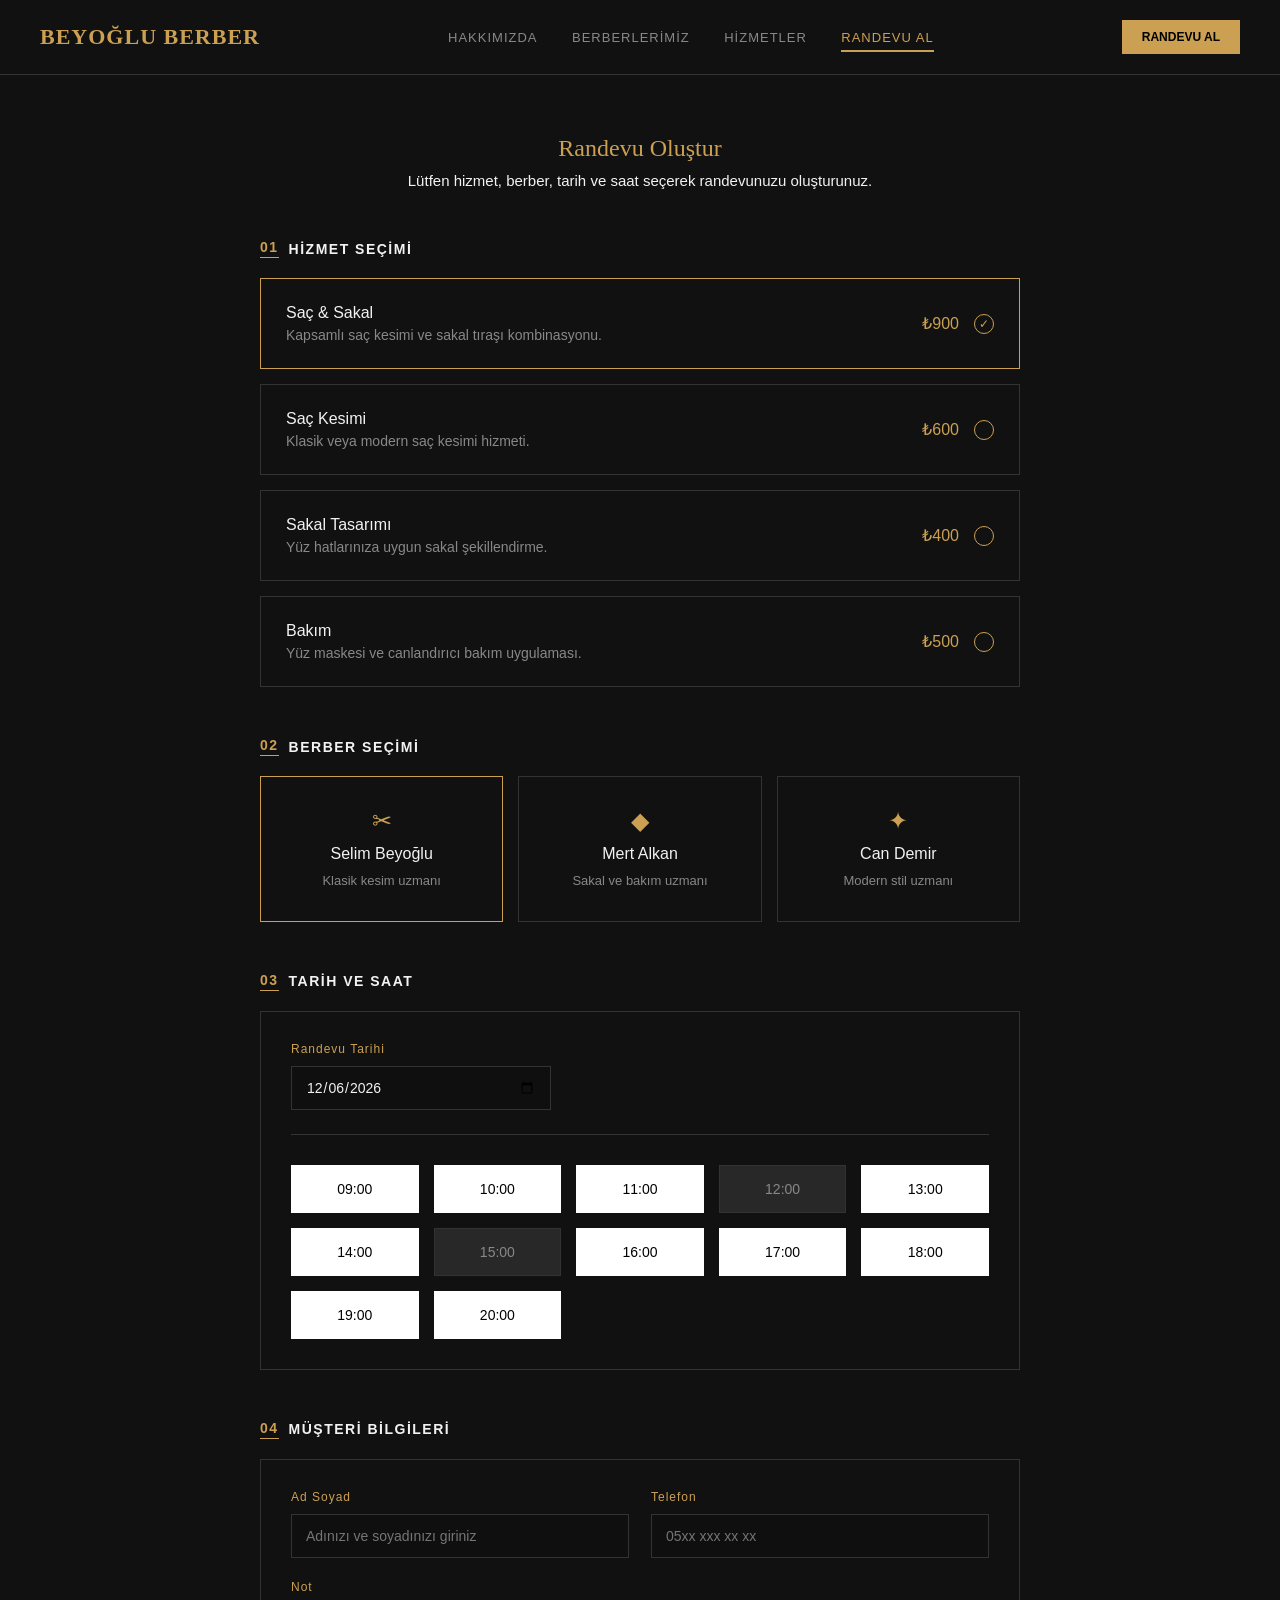
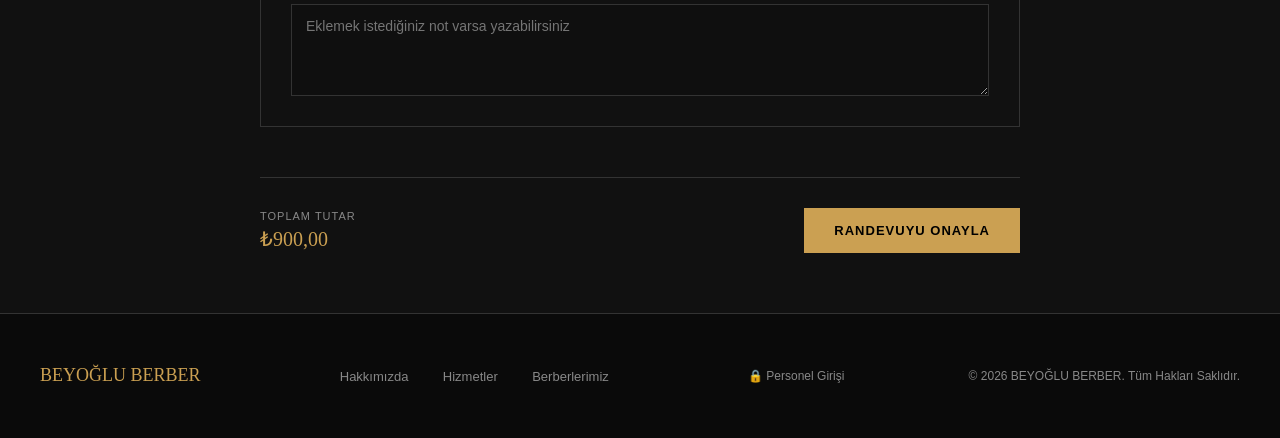
==== commit c28b27e1: "Eksik kalan Berber Paneli yapıldı." ====
--- a/src/main/resources/static/index.html
+++ b/src/main/resources/static/index.html
@@ -172,18 +172,23 @@
 
     </main>
 
-    <footer>
-        <div class="footer-logo">BEYOĞLU BERBER</div>
+   <footer>
+    <div class="footer-logo">BEYOĞLU BERBER</div>
 
-        <div class="footer-links">
-            <a href="hakkimizda.html">Hakkımızda</a>
-            <a href="hizmetler.html">Hizmetler</a>
-            <a href="berberlerimiz.html">Berberlerimiz</a>
-            <a href="login.html" style="color: var(--gold);">Personel Girişi</a>
-        </div>
+    <div class="footer-links">
+        <a href="hakkimizda.html">Hakkımızda</a>
+        <a href="hizmetler.html">Hizmetler</a>
+        <a href="berberlerimiz.html">Berberlerimiz</a>
+    </div>
 
-        <div class="copyright">© 2026 BEYOĞLU BERBER. Tüm Hakları Saklıdır.</div>
-    </footer>
+    <div style="text-align: center; margin-top: 15px; margin-bottom: 15px; font-size: 12px;">
+        <a href="login.html" style="color: #888; text-decoration: none; transition: 0.3s;" onmouseover="this.style.color='#d4af37'" onmouseout="this.style.color='#888'">
+            🔒 Personel Girişi
+        </a>
+    </div>
+
+    <div class="copyright">© 2026 BEYOĞLU BERBER. Tüm Hakları Saklıdır.</div>
+</footer>
 
     <script src="js/app.js"></script>
 </body>
